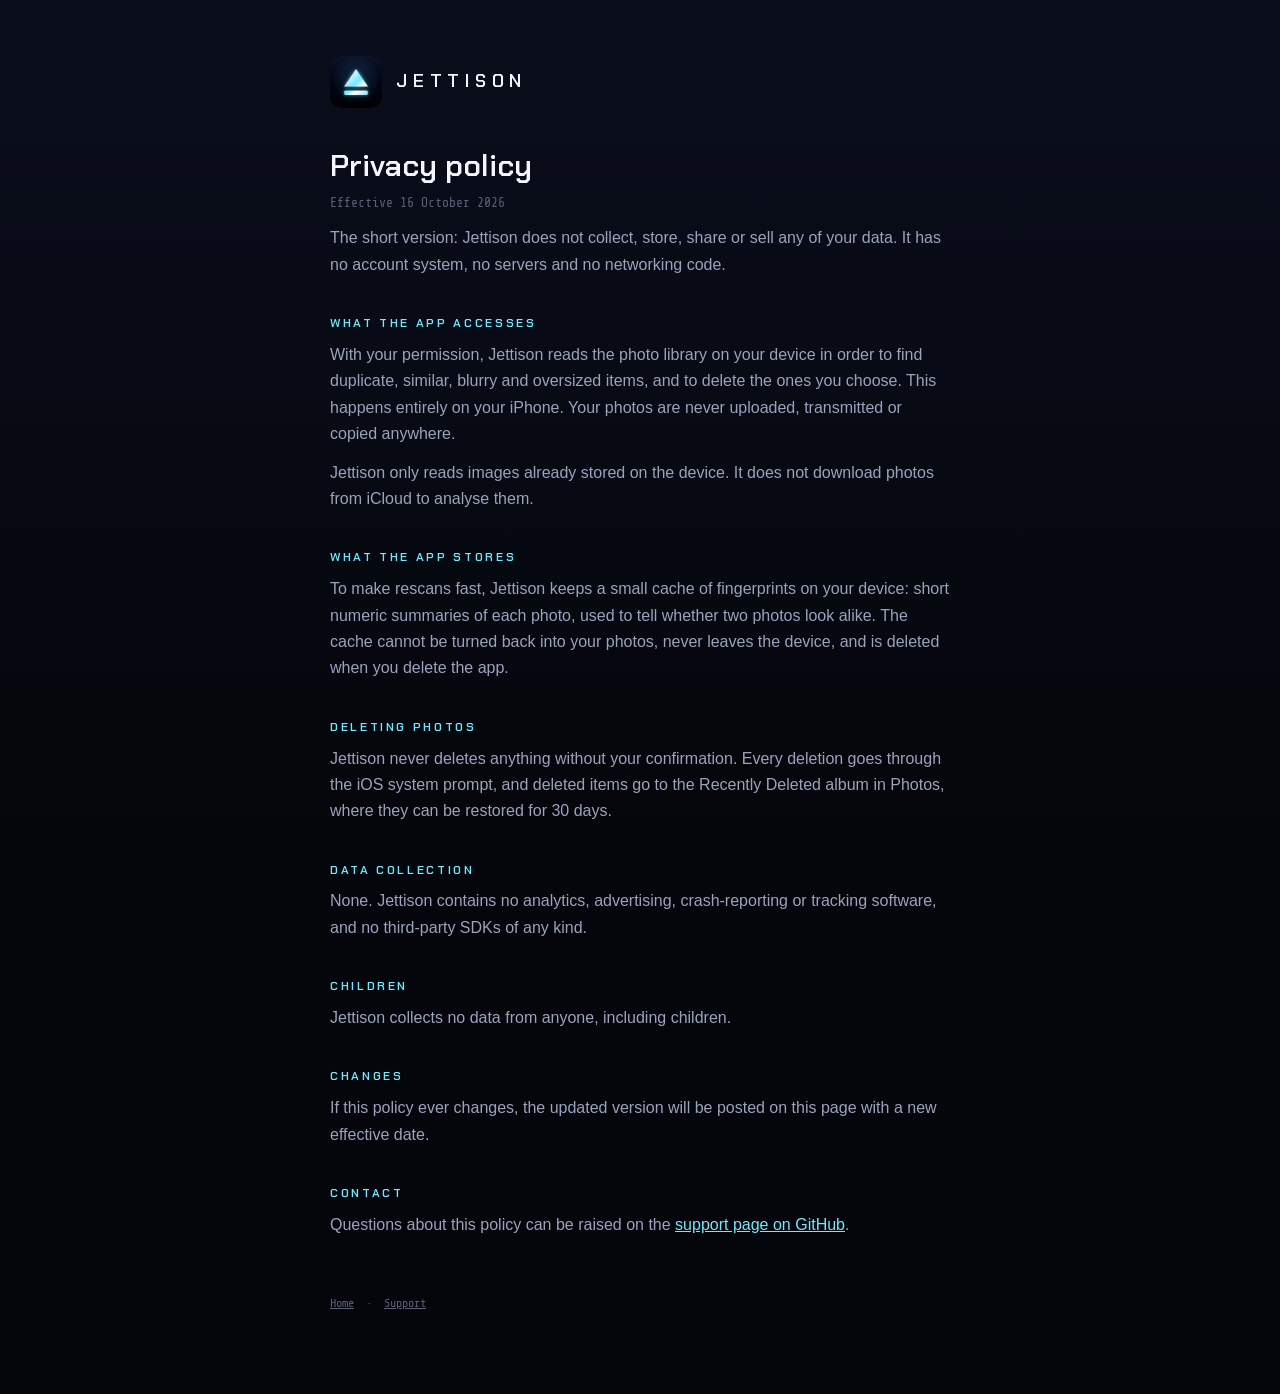
==== privacy/index.html @ 6fd5b30b "Add privacy policy" ====
<!doctype html>
<html lang="en">
<head>
<meta charset="utf-8">
<meta name="viewport" content="width=device-width, initial-scale=1">
<title>Privacy · Jettison</title>
<link rel="icon" href="../assets/icon.png">
<link rel="stylesheet" href="../assets/site.css">
</head>
<body>
<main>
  <header><img src="../assets/icon.png" alt=""><a href="../">JETTISON</a></header>
  <h1>Privacy policy</h1>
  <p class="meta">Effective 16 October 2026</p>

  <p>The short version: Jettison does not collect, store, share or sell any of your data. It has no account system, no servers and no networking code.</p>

  <h2>What the app accesses</h2>
  <p>With your permission, Jettison reads the photo library on your device in order to find duplicate, similar, blurry and oversized items, and to delete the ones you choose. This happens entirely on your iPhone. Your photos are never uploaded, transmitted or copied anywhere.</p>
  <p>Jettison only reads images already stored on the device. It does not download photos from iCloud to analyse them.</p>

  <h2>What the app stores</h2>
  <p>To make rescans fast, Jettison keeps a small cache of fingerprints on your device: short numeric summaries of each photo, used to tell whether two photos look alike. The cache cannot be turned back into your photos, never leaves the device, and is deleted when you delete the app.</p>

  <h2>Deleting photos</h2>
  <p>Jettison never deletes anything without your confirmation. Every deletion goes through the iOS system prompt, and deleted items go to the Recently Deleted album in Photos, where they can be restored for 30 days.</p>

  <h2>Data collection</h2>
  <p>None. Jettison contains no analytics, advertising, crash-reporting or tracking software, and no third-party SDKs of any kind.</p>

  <h2>Children</h2>
  <p>Jettison collects no data from anyone, including children.</p>

  <h2>Changes</h2>
  <p>If this policy ever changes, the updated version will be posted on this page with a new effective date.</p>

  <h2>Contact</h2>
  <p>Questions about this policy can be raised on the <a href="https://github.com/joongsukkie/jettison/issues">support page on GitHub</a>.</p>

  <footer><a href="../">Home</a> &nbsp;·&nbsp; <a href="../support/">Support</a></footer>
</main>
</body>
</html>
---- assets/site.css ----
@font-face { font-family: "Chakra"; src: url("ChakraPetch-SemiBold.ttf") format("truetype"); font-display: swap; }
@font-face { font-family: "Mono";   src: url("ShareTechMono-Regular.ttf") format("truetype"); font-display: swap; }
:root { --void:#05060B; --text:#F4F7FF; --dim:#9AA3BE; --faint:#5A6179; --ice:#6FE9FF; --edge:rgba(255,255,255,.10); }
* { box-sizing: border-box; }
html { background: var(--void); }
body { margin:0; color:var(--dim); font:16px/1.65 -apple-system, BlinkMacSystemFont, "Segoe UI", sans-serif;
       background: linear-gradient(#0A0E1C, #05060B 60%); min-height:100vh; }
main { max-width: 660px; margin: 0 auto; padding: 56px 20px 80px; }
header { display:flex; align-items:center; gap:14px; margin-bottom: 40px; }
header img { width:52px; height:52px; border-radius:12px; }
header a { font-family:"Chakra", sans-serif; letter-spacing:.32em; color:var(--text); text-decoration:none; font-size:18px; }
h1 { font-family:"Chakra", sans-serif; color:var(--text); font-size:30px; line-height:1.2; margin:0 0 8px; }
h2 { font-family:"Chakra", sans-serif; color:var(--ice); font-size:12px; letter-spacing:.22em; text-transform:uppercase; margin:36px 0 8px; }
p, li { margin: 0 0 12px; }
a { color: var(--ice); }
.meta { font-family:"Mono", monospace; color:var(--faint); font-size:13px; }
.panel { border:1px solid var(--edge); border-radius:18px; padding:20px 22px; background:rgba(255,255,255,.03); margin-top:28px; }
footer { margin-top:56px; font-family:"Mono", monospace; font-size:12px; color:var(--faint); }
footer a { color: var(--faint); }
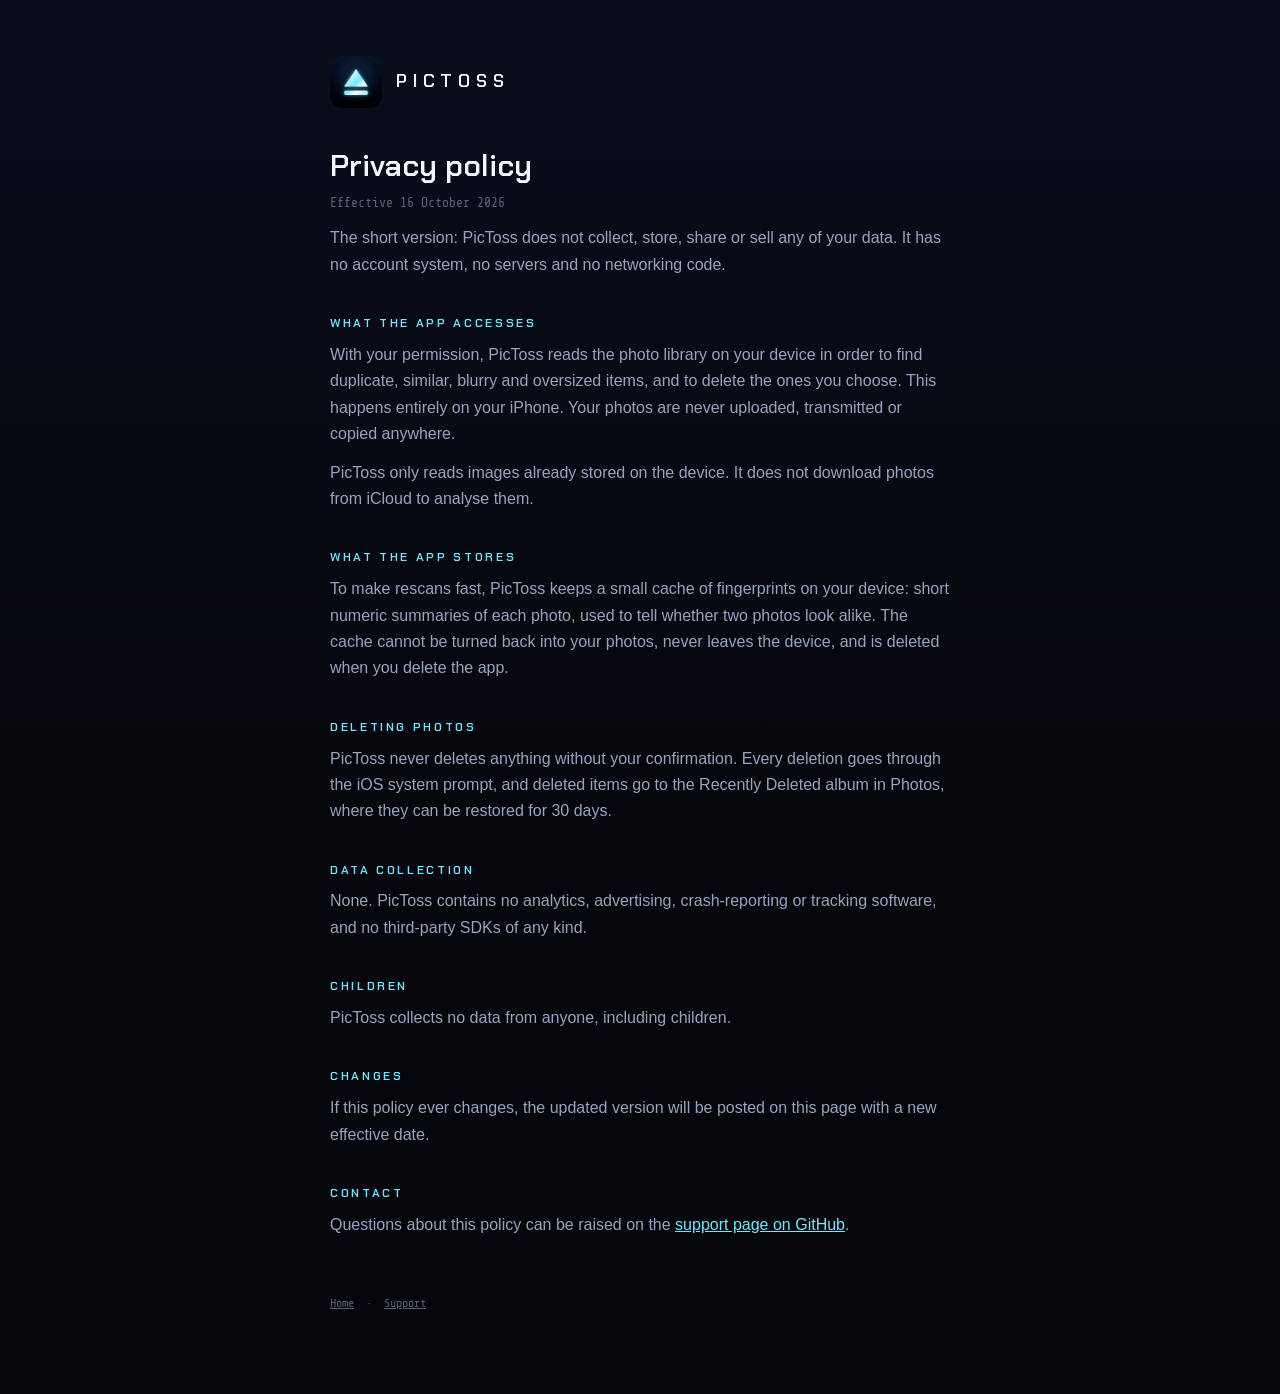
==== commit 9a014b49: "Rename to PicToss: privacy policy" ====
--- a/privacy/index.html
+++ b/privacy/index.html
@@ -3,39 +3,39 @@
 <head>
 <meta charset="utf-8">
 <meta name="viewport" content="width=device-width, initial-scale=1">
-<title>Privacy · Jettison</title>
+<title>Privacy · PicToss</title>
 <link rel="icon" href="../assets/icon.png">
 <link rel="stylesheet" href="../assets/site.css">
 </head>
 <body>
 <main>
-  <header><img src="../assets/icon.png" alt=""><a href="../">JETTISON</a></header>
+  <header><img src="../assets/icon.png" alt=""><a href="../">PICTOSS</a></header>
   <h1>Privacy policy</h1>
   <p class="meta">Effective 16 October 2026</p>
 
-  <p>The short version: Jettison does not collect, store, share or sell any of your data. It has no account system, no servers and no networking code.</p>
+  <p>The short version: PicToss does not collect, store, share or sell any of your data. It has no account system, no servers and no networking code.</p>
 
   <h2>What the app accesses</h2>
-  <p>With your permission, Jettison reads the photo library on your device in order to find duplicate, similar, blurry and oversized items, and to delete the ones you choose. This happens entirely on your iPhone. Your photos are never uploaded, transmitted or copied anywhere.</p>
-  <p>Jettison only reads images already stored on the device. It does not download photos from iCloud to analyse them.</p>
+  <p>With your permission, PicToss reads the photo library on your device in order to find duplicate, similar, blurry and oversized items, and to delete the ones you choose. This happens entirely on your iPhone. Your photos are never uploaded, transmitted or copied anywhere.</p>
+  <p>PicToss only reads images already stored on the device. It does not download photos from iCloud to analyse them.</p>
 
   <h2>What the app stores</h2>
-  <p>To make rescans fast, Jettison keeps a small cache of fingerprints on your device: short numeric summaries of each photo, used to tell whether two photos look alike. The cache cannot be turned back into your photos, never leaves the device, and is deleted when you delete the app.</p>
+  <p>To make rescans fast, PicToss keeps a small cache of fingerprints on your device: short numeric summaries of each photo, used to tell whether two photos look alike. The cache cannot be turned back into your photos, never leaves the device, and is deleted when you delete the app.</p>
 
   <h2>Deleting photos</h2>
-  <p>Jettison never deletes anything without your confirmation. Every deletion goes through the iOS system prompt, and deleted items go to the Recently Deleted album in Photos, where they can be restored for 30 days.</p>
+  <p>PicToss never deletes anything without your confirmation. Every deletion goes through the iOS system prompt, and deleted items go to the Recently Deleted album in Photos, where they can be restored for 30 days.</p>
 
   <h2>Data collection</h2>
-  <p>None. Jettison contains no analytics, advertising, crash-reporting or tracking software, and no third-party SDKs of any kind.</p>
+  <p>None. PicToss contains no analytics, advertising, crash-reporting or tracking software, and no third-party SDKs of any kind.</p>
 
   <h2>Children</h2>
-  <p>Jettison collects no data from anyone, including children.</p>
+  <p>PicToss collects no data from anyone, including children.</p>
 
   <h2>Changes</h2>
   <p>If this policy ever changes, the updated version will be posted on this page with a new effective date.</p>
 
   <h2>Contact</h2>
-  <p>Questions about this policy can be raised on the <a href="https://github.com/joongsukkie/jettison/issues">support page on GitHub</a>.</p>
+  <p>Questions about this policy can be raised on the <a href="https://github.com/joongsukkie/pictoss/issues">support page on GitHub</a>.</p>
 
   <footer><a href="../">Home</a> &nbsp;·&nbsp; <a href="../support/">Support</a></footer>
 </main>
